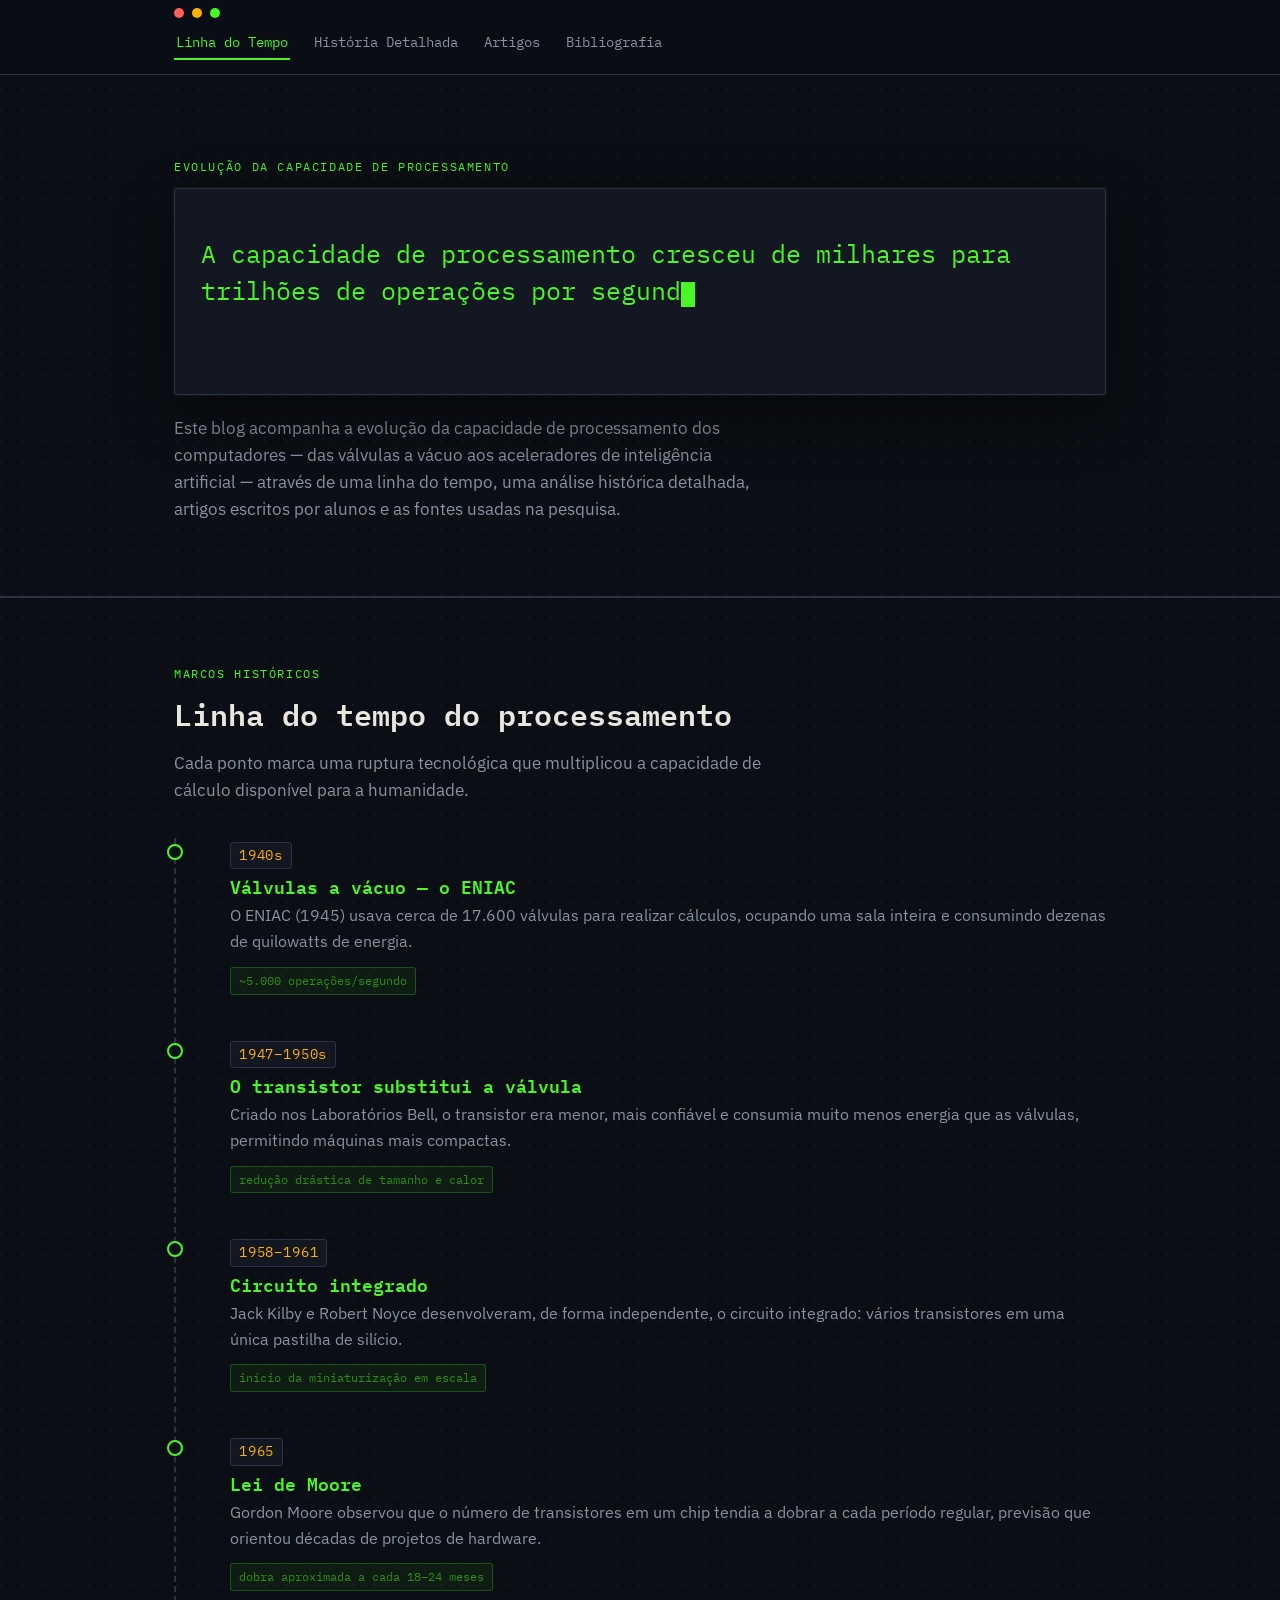
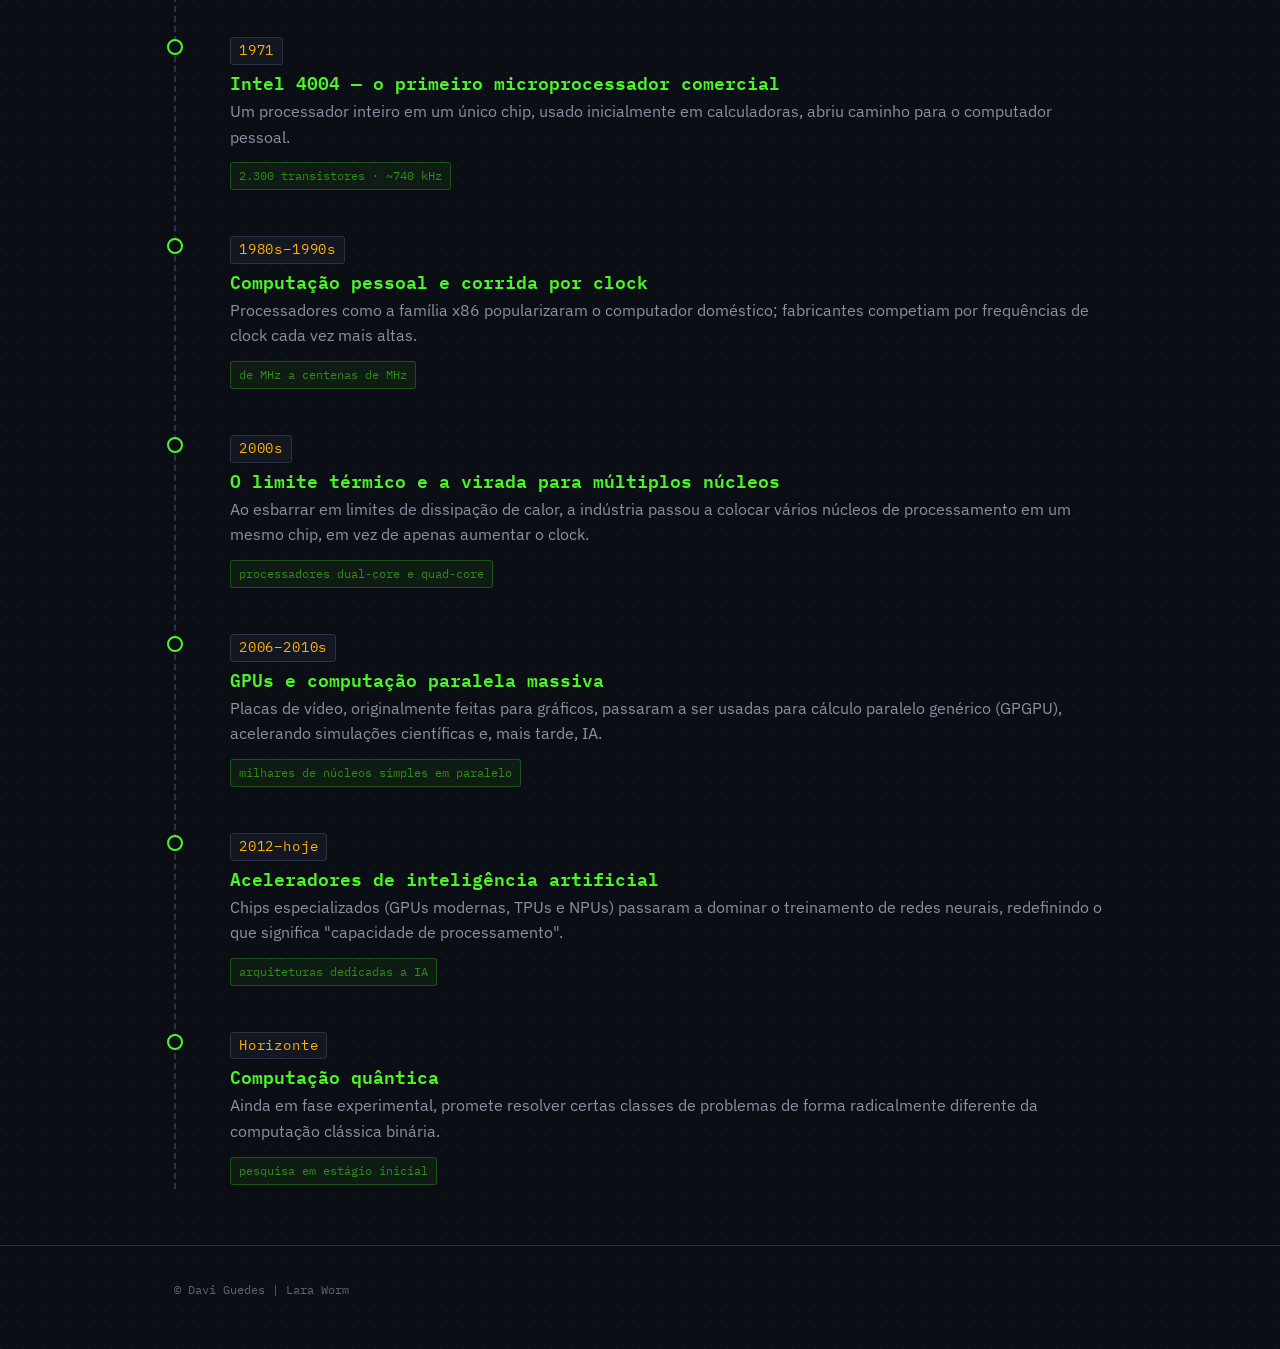
==== index.html @ 94441bcc "Blog completo com artigos e comentarios no Supabase Paginas: linha do tempo, historia detalhada, art" ====
<!DOCTYPE html>
<html lang="pt-BR">
<head>
<meta charset="UTF-8" />
<meta name="viewport" content="width=device-width, initial-scale=1.0" />
<title>Evolução na Capacidade de Processamento</title>
<meta name="description" content="Linha do tempo ilustrada sobre a evolução da capacidade de processamento, das primeiras válvulas aos aceleradores de IA." />
<link rel="preconnect" href="https://fonts.googleapis.com">
<link rel="preconnect" href="https://fonts.gstatic.com" crossorigin>
<link href="https://fonts.googleapis.com/css2?family=IBM+Plex+Mono:wght@400;500;600;700&family=IBM+Plex+Sans:wght@400;500;600&display=swap" rel="stylesheet">
<link rel="stylesheet" href="style.css" />
</head>
<body>

<header class="terminal-nav">
  <div class="titlebar">
    <span class="dot red"></span><span class="dot yellow"></span><span class="dot green"></span>
  </div>
  <nav aria-label="Navegação principal">
    <a href="index.html" aria-current="page">Linha do Tempo</a>
    <a href="historia.html">História Detalhada</a>
    <a href="artigos.html">Artigos</a>
    <a href="bibliografia.html">Bibliografia</a>
  </nav>
</header>

<main>
  <section class="hero">
    <div class="container">
      <p class="eyebrow">Evolução da Capacidade de Processamento</p>
      <div class="crt-frame reveal">
        <p id="typed-output"></p>
      </div>
      <p class="hero-sub lede">
        Este blog acompanha a evolução da capacidade de processamento dos computadores —
        das válvulas a vácuo aos aceleradores de inteligência artificial — através de uma
        linha do tempo, uma análise histórica detalhada, artigos escritos por alunos e
        as fontes usadas na pesquisa.
      </p>
    </div>
  </section>

  <section id="timeline">
    <div class="container">
      <div class="section-head">
        <p class="eyebrow">Marcos históricos</p>
        <h2>Linha do tempo do processamento</h2>
        <p class="lede">Cada ponto marca uma ruptura tecnológica que multiplicou a capacidade de cálculo disponível para a humanidade.</p>
      </div>

      <div class="timeline">

        <div class="timeline-item reveal">
          <span class="timeline-year">1940s</span>
          <h3>Válvulas a vácuo — o ENIAC</h3>
          <p>O ENIAC (1945) usava cerca de 17.600 válvulas para realizar cálculos, ocupando uma sala inteira e consumindo dezenas de quilowatts de energia.</p>
          <span class="metric-chip">~5.000 operações/segundo</span>
        </div>

        <div class="timeline-item reveal">
          <span class="timeline-year">1947–1950s</span>
          <h3>O transistor substitui a válvula</h3>
          <p>Criado nos Laboratórios Bell, o transistor era menor, mais confiável e consumia muito menos energia que as válvulas, permitindo máquinas mais compactas.</p>
          <span class="metric-chip">redução drástica de tamanho e calor</span>
        </div>

        <div class="timeline-item reveal">
          <span class="timeline-year">1958–1961</span>
          <h3>Circuito integrado</h3>
          <p>Jack Kilby e Robert Noyce desenvolveram, de forma independente, o circuito integrado: vários transistores em uma única pastilha de silício.</p>
          <span class="metric-chip">início da miniaturização em escala</span>
        </div>

        <div class="timeline-item reveal">
          <span class="timeline-year">1965</span>
          <h3>Lei de Moore</h3>
          <p>Gordon Moore observou que o número de transistores em um chip tendia a dobrar a cada período regular, previsão que orientou décadas de projetos de hardware.</p>
          <span class="metric-chip">dobra aproximada a cada 18–24 meses</span>
        </div>

        <div class="timeline-item reveal">
          <span class="timeline-year">1971</span>
          <h3>Intel 4004 — o primeiro microprocessador comercial</h3>
          <p>Um processador inteiro em um único chip, usado inicialmente em calculadoras, abriu caminho para o computador pessoal.</p>
          <span class="metric-chip">2.300 transistores · ~740 kHz</span>
        </div>

        <div class="timeline-item reveal">
          <span class="timeline-year">1980s–1990s</span>
          <h3>Computação pessoal e corrida por clock</h3>
          <p>Processadores como a família x86 popularizaram o computador doméstico; fabricantes competiam por frequências de clock cada vez mais altas.</p>
          <span class="metric-chip">de MHz a centenas de MHz</span>
        </div>

        <div class="timeline-item reveal">
          <span class="timeline-year">2000s</span>
          <h3>O limite térmico e a virada para múltiplos núcleos</h3>
          <p>Ao esbarrar em limites de dissipação de calor, a indústria passou a colocar vários núcleos de processamento em um mesmo chip, em vez de apenas aumentar o clock.</p>
          <span class="metric-chip">processadores dual-core e quad-core</span>
        </div>

        <div class="timeline-item reveal">
          <span class="timeline-year">2006–2010s</span>
          <h3>GPUs e computação paralela massiva</h3>
          <p>Placas de vídeo, originalmente feitas para gráficos, passaram a ser usadas para cálculo paralelo genérico (GPGPU), acelerando simulações científicas e, mais tarde, IA.</p>
          <span class="metric-chip">milhares de núcleos simples em paralelo</span>
        </div>

        <div class="timeline-item reveal">
          <span class="timeline-year">2012–hoje</span>
          <h3>Aceleradores de inteligência artificial</h3>
          <p>Chips especializados (GPUs modernas, TPUs e NPUs) passaram a dominar o treinamento de redes neurais, redefinindo o que significa "capacidade de processamento".</p>
          <span class="metric-chip">arquiteturas dedicadas a IA</span>
        </div>

        <div class="timeline-item reveal">
          <span class="timeline-year">Horizonte</span>
          <h3>Computação quântica</h3>
          <p>Ainda em fase experimental, promete resolver certas classes de problemas de forma radicalmente diferente da computação clássica binária.</p>
          <span class="metric-chip">pesquisa em estágio inicial</span>
        </div>

      </div>
    </div>
  </section>
</main>

<footer>
  <div class="container">
    <p>&copy; Davi Guedes  |  Lara Worm</p>
  </div>
</footer>

<script src="script.js"></script>
<script>
  document.addEventListener('DOMContentLoaded', () => {
    typeEffect('typed-output', 'A capacidade de processamento cresceu de milhares para trilhões de operações por segundo em menos de um século.', 26);
  });
</script>
</body>
</html>
---- style.css ----
/* =========================================================
   BLOG — Evolução na Capacidade de Processamento
   Identidade: terminal de época / cartão perfurado
   Fontes: IBM Plex Mono (display/labels) + IBM Plex Sans (corpo)
   ========================================================= */

:root {
  --bg: #0b0e14;
  --panel: #121722;
  --panel-alt: #171d2b;
  --panel-raised: #1c2333;
  --text: #e8e6df;
  --muted: #8792a3;
  --muted-dim: #5c6478;
  --phosphor: #4af626;
  --phosphor-dim: #2f8c18;
  --amber: #ffb000;
  --wire: #2a3345;
  --danger: #ff5f56;

  --font-display: 'IBM Plex Mono', monospace;
  --font-body: 'IBM Plex Sans', sans-serif;

  --radius: 3px;
}

* { box-sizing: border-box; }

html { scroll-behavior: smooth; }

@media (prefers-reduced-motion: reduce) {
  html { scroll-behavior: auto; }
  * { animation-duration: 0.01ms !important; animation-iteration-count: 1 !important; transition-duration: 0.01ms !important; }
}

body {
  margin: 0;
  background: var(--bg);
  color: var(--text);
  font-family: var(--font-body);
  font-size: 16px;
  line-height: 1.6;
  background-image:
    radial-gradient(circle at 1px 1px, rgba(255,255,255,0.035) 1px, transparent 0);
  background-size: 22px 22px;
}

a { color: var(--phosphor); text-decoration: none; }
a:hover { text-decoration: underline; }

::selection { background: var(--phosphor-dim); color: #08130a; }

:focus-visible {
  outline: 2px solid var(--amber);
  outline-offset: 2px;
}

img { max-width: 100%; display: block; }

/* ---------- utilitários de tipografia ---------- */
.eyebrow {
  font-family: var(--font-display);
  text-transform: uppercase;
  letter-spacing: 0.14em;
  font-size: 0.72rem;
  color: var(--phosphor);
}

h1, h2, h3 {
  font-family: var(--font-display);
  font-weight: 600;
  line-height: 1.25;
  margin: 0 0 0.5em 0;
}

h1 { font-size: clamp(1.9rem, 4vw, 3rem); letter-spacing: -0.01em; }
h2 { font-size: clamp(1.4rem, 2.6vw, 1.9rem); color: var(--text); }
h3 { font-size: 1.1rem; color: var(--phosphor); }

p { color: var(--text); }
.lede { color: var(--muted); font-size: 1.05rem; }

.container {
  max-width: 980px;
  margin: 0 auto;
  padding: 0 24px;
}

/* ---------- barra de navegação estilo janela de terminal ---------- */
.terminal-nav {
  position: sticky;
  top: 0;
  z-index: 50;
  background: rgba(11, 14, 20, 0.92);
  backdrop-filter: blur(6px);
  border-bottom: 1px solid var(--wire);
}

.terminal-nav .titlebar {
  display: flex;
  align-items: center;
  gap: 8px;
  padding: 8px 24px 0 24px;
  max-width: 980px;
  margin: 0 auto;
}

.dot { width: 10px; height: 10px; border-radius: 50%; display: inline-block; }
.dot.red { background: var(--danger); }
.dot.yellow { background: var(--amber); }
.dot.green { background: var(--phosphor); }

.titlebar-label {
  margin-left: 10px;
  font-family: var(--font-display);
  font-size: 0.72rem;
  color: var(--muted-dim);
  letter-spacing: 0.04em;
}

.terminal-nav nav {
  max-width: 980px;
  margin: 0 auto;
  padding: 10px 24px 14px 24px;
  display: flex;
  gap: 22px;
  flex-wrap: wrap;
}

.terminal-nav nav a {
  font-family: var(--font-display);
  font-size: 0.85rem;
  color: var(--muted);
  padding: 4px 2px;
  border-bottom: 2px solid transparent;
}

.terminal-nav nav a::before {
  color: var(--muted-dim);
}

.terminal-nav nav a:hover,
.terminal-nav nav a[aria-current="page"] {
  color: var(--phosphor);
  text-decoration: none;
  border-bottom-color: var(--phosphor);
}

/* ---------- hero ---------- */
.hero {
  padding: 72px 0 56px 0;
  border-bottom: 1px solid var(--wire);
  position: relative;
  overflow: hidden;
}

.hero .container { position: relative; z-index: 1; }

.crt-frame {
  background: var(--panel);
  border: 1px solid var(--wire);
  border-radius: var(--radius);
  padding: 22px 26px;
  box-shadow: 0 0 0 1px rgba(74,246,38,0.05), 0 20px 60px rgba(0,0,0,0.45);
  font-family: var(--font-display);
}

.crt-frame .prompt-line {
  color: var(--muted-dim);
  font-size: 0.8rem;
  margin-bottom: 10px;
}

.crt-frame .prompt-line .path { color: var(--phosphor-dim); }

#typed-output {
  color: var(--phosphor);
  white-space: pre-wrap;
  font-size: clamp(1.1rem, 2.3vw, 1.55rem);
  line-height: 1.5;
  min-height: 4.5em;
}

.cursor {
  display: inline-block;
  width: 0.55em;
  height: 1em;
  background: var(--phosphor);
  vertical-align: text-bottom;
  animation: blink 1s steps(1) infinite;
}

@keyframes blink { 50% { opacity: 0; } }

.hero-sub {
  margin-top: 20px;
  max-width: 60ch;
}

/* ---------- seções gerais ---------- */
section { padding: 56px 0; }
section + section { border-top: 1px solid var(--wire); }

.section-head { margin-bottom: 34px; max-width: 62ch; }

/* ---------- linha do tempo ---------- */
.timeline {
  position: relative;
  margin-top: 20px;
  padding-left: 28px;
  border-left: 2px dashed var(--wire);
}

.timeline-item {
  position: relative;
  padding: 4px 0 42px 26px;
}

.timeline-item:last-child { padding-bottom: 4px; }

.timeline-item::before {
  content: '';
  position: absolute;
  left: -37px;
  top: 6px;
  width: 12px;
  height: 12px;
  border-radius: 50%;
  background: var(--bg);
  border: 2px solid var(--phosphor);
}

.timeline-year {
  font-family: var(--font-display);
  color: var(--amber);
  font-size: 0.85rem;
  letter-spacing: 0.06em;
  display: inline-block;
  margin-bottom: 6px;
  padding: 2px 8px;
  border: 1px solid var(--wire);
  border-radius: var(--radius);
  background: var(--panel);
}

.timeline-item h3 { margin-bottom: 6px; }
.timeline-item p { color: var(--muted); margin: 0 0 8px 0; }

.metric-chip {
  display: inline-flex;
  gap: 6px;
  align-items: baseline;
  font-family: var(--font-display);
  font-size: 0.78rem;
  color: var(--phosphor-dim);
  background: rgba(74,246,38,0.06);
  border: 1px solid rgba(74,246,38,0.25);
  border-radius: var(--radius);
  padding: 3px 8px;
  margin-top: 4px;
}

/* animação de revelação no scroll */
.reveal {
  opacity: 0;
  transform: translateY(14px);
  transition: opacity 0.5s ease, transform 0.5s ease;
}
.reveal.is-visible { opacity: 1; transform: translateY(0); }

/* ---------- cartão perfurado (divisor decorativo) ---------- */
.punchcard-divider {
  height: 34px;
  margin: 0 0 8px 0;
  background-image: radial-gradient(circle, rgba(255,176,0,0.35) 2.5px, transparent 2.6px);
  background-size: 26px 26px;
  background-position: center;
  opacity: 0.55;
}

/* ---------- artigos detalhados (história) ---------- */
.article-block { margin-bottom: 46px; }
.article-block .timeline-year { margin-bottom: 10px; }
.article-block p { margin: 0 0 14px 0; }
.article-block ul { color: var(--text); padding-left: 20px; }
.article-block li { margin-bottom: 6px; }

.callout {
  border-left: 3px solid var(--phosphor);
  background: var(--panel);
  padding: 14px 18px;
  border-radius: 0 var(--radius) var(--radius) 0;
  margin: 18px 0;
}
.callout p { margin: 0; color: var(--muted); font-size: 0.95rem; }
.callout strong { color: var(--phosphor); }

/* ---------- formulários (página de artigos dos alunos) ---------- */
.form-card, .article-card, .comment-card {
  background: var(--panel);
  border: 1px solid var(--wire);
  border-radius: var(--radius);
  padding: 24px;
}

.form-card { margin-bottom: 20px; }

.form-row { margin-bottom: 16px; }

label {
  display: block;
  font-family: var(--font-display);
  font-size: 0.78rem;
  color: var(--muted);
  margin-bottom: 6px;
  letter-spacing: 0.03em;
}

input[type="text"], textarea {
  width: 100%;
  background: var(--bg);
  border: 1px solid var(--wire);
  border-radius: var(--radius);
  color: var(--text);
  font-family: var(--font-body);
  font-size: 0.95rem;
  padding: 10px 12px;
  resize: vertical;
}

input[type="text"]:focus, textarea:focus {
  border-color: var(--phosphor-dim);
}

textarea { min-height: 130px; line-height: 1.5; }

.btn {
  font-family: var(--font-display);
  font-size: 0.85rem;
  letter-spacing: 0.03em;
  background: var(--phosphor);
  color: #08130a;
  border: none;
  border-radius: var(--radius);
  padding: 10px 18px;
  cursor: pointer;
  transition: transform 0.12s ease, background 0.12s ease;
}
.btn:hover { background: #6dfb44; }
.btn:active { transform: scale(0.97); }

.btn:disabled {
  opacity: 0.55;
  cursor: not-allowed;
  transform: none;
}

.btn-ghost {
  background: transparent;
  color: var(--muted);
  border: 1px solid var(--wire);
}
.btn-ghost:hover { color: var(--amber); border-color: var(--amber); background: transparent; }

.form-hint { color: var(--muted-dim); font-size: 0.8rem; margin-top: 6px; }

.feed-head {
  display: flex;
  align-items: baseline;
  justify-content: space-between;
  margin: 40px 0 18px 0;
  gap: 12px;
  flex-wrap: wrap;
}

.article-card { margin-bottom: 18px; }

.article-meta {
  font-family: var(--font-display);
  font-size: 0.75rem;
  color: var(--muted-dim);
  margin-bottom: 8px;
  display: flex;
  gap: 10px;
  flex-wrap: wrap;
}

.article-meta .author { color: var(--amber); }

.article-card h3 { margin-bottom: 8px; }
.article-body { color: var(--text); white-space: pre-wrap; margin-bottom: 16px; }

.comments-list { border-top: 1px dashed var(--wire); padding-top: 14px; margin-top: 14px; display: flex; flex-direction: column; gap: 10px; }

.comment-item {
  background: var(--panel-alt);
  border: 1px solid var(--wire);
  border-radius: var(--radius);
  padding: 10px 14px;
}

.comment-item .article-meta { margin-bottom: 4px; }
.comment-item p { margin: 0; font-size: 0.92rem; }

.comment-form { margin-top: 14px; display: flex; flex-direction: column; gap: 10px; }
.comment-form .inline-row { display: flex; gap: 10px; }
.comment-form .inline-row input { flex: 1; }

.empty-state {
  text-align: center;
  color: var(--muted-dim);
  font-family: var(--font-display);
  font-size: 0.85rem;
  padding: 34px 20px;
  border: 1px dashed var(--wire);
  border-radius: var(--radius);
}

.toast {
  position: fixed;
  bottom: 22px;
  right: 22px;
  background: var(--panel-raised);
  border: 1px solid var(--phosphor-dim);
  color: var(--phosphor);
  font-family: var(--font-display);
  font-size: 0.82rem;
  padding: 10px 16px;
  border-radius: var(--radius);
  opacity: 0;
  transform: translateY(8px);
  transition: opacity 0.25s ease, transform 0.25s ease;
  pointer-events: none;
  z-index: 100;
}
.toast.show { opacity: 1; transform: translateY(0); }

/* ---------- bibliografia ---------- */
.biblio-list { display: flex; flex-direction: column; gap: 4px; margin-top: 10px; }

.biblio-item {
  padding: 16px 0;
  border-bottom: 1px solid var(--wire);
  display: grid;
  grid-template-columns: 84px 1fr;
  gap: 14px;
}

.biblio-item:last-child { border-bottom: none; }

.biblio-tag {
  font-family: var(--font-display);
  font-size: 0.7rem;
  color: var(--bg);
  background: var(--amber);
  border-radius: var(--radius);
  height: fit-content;
  padding: 3px 6px;
  text-align: center;
  letter-spacing: 0.04em;
}

.biblio-item h3 { font-size: 1rem; margin-bottom: 4px; color: var(--text); }
.biblio-item .biblio-meta { color: var(--muted); font-size: 0.88rem; margin: 0 0 4px 0; }
.biblio-item a { font-size: 0.85rem; word-break: break-all; }

/* ---------- rodapé ---------- */
footer {
  border-top: 1px solid var(--wire);
  padding: 34px 0 50px 0;
}

footer .container {
  display: flex;
  justify-content: space-between;
  flex-wrap: wrap;
  gap: 12px;
}

footer p {
  font-family: var(--font-display);
  font-size: 0.75rem;
  color: var(--muted-dim);
  margin: 0;
}

/* ---------- responsivo ---------- */
@media (max-width: 640px) {
  .hero { padding: 52px 0 40px 0; }
  section { padding: 40px 0; }
  .biblio-item { grid-template-columns: 1fr; }
  .comment-form .inline-row { flex-direction: column; }
}
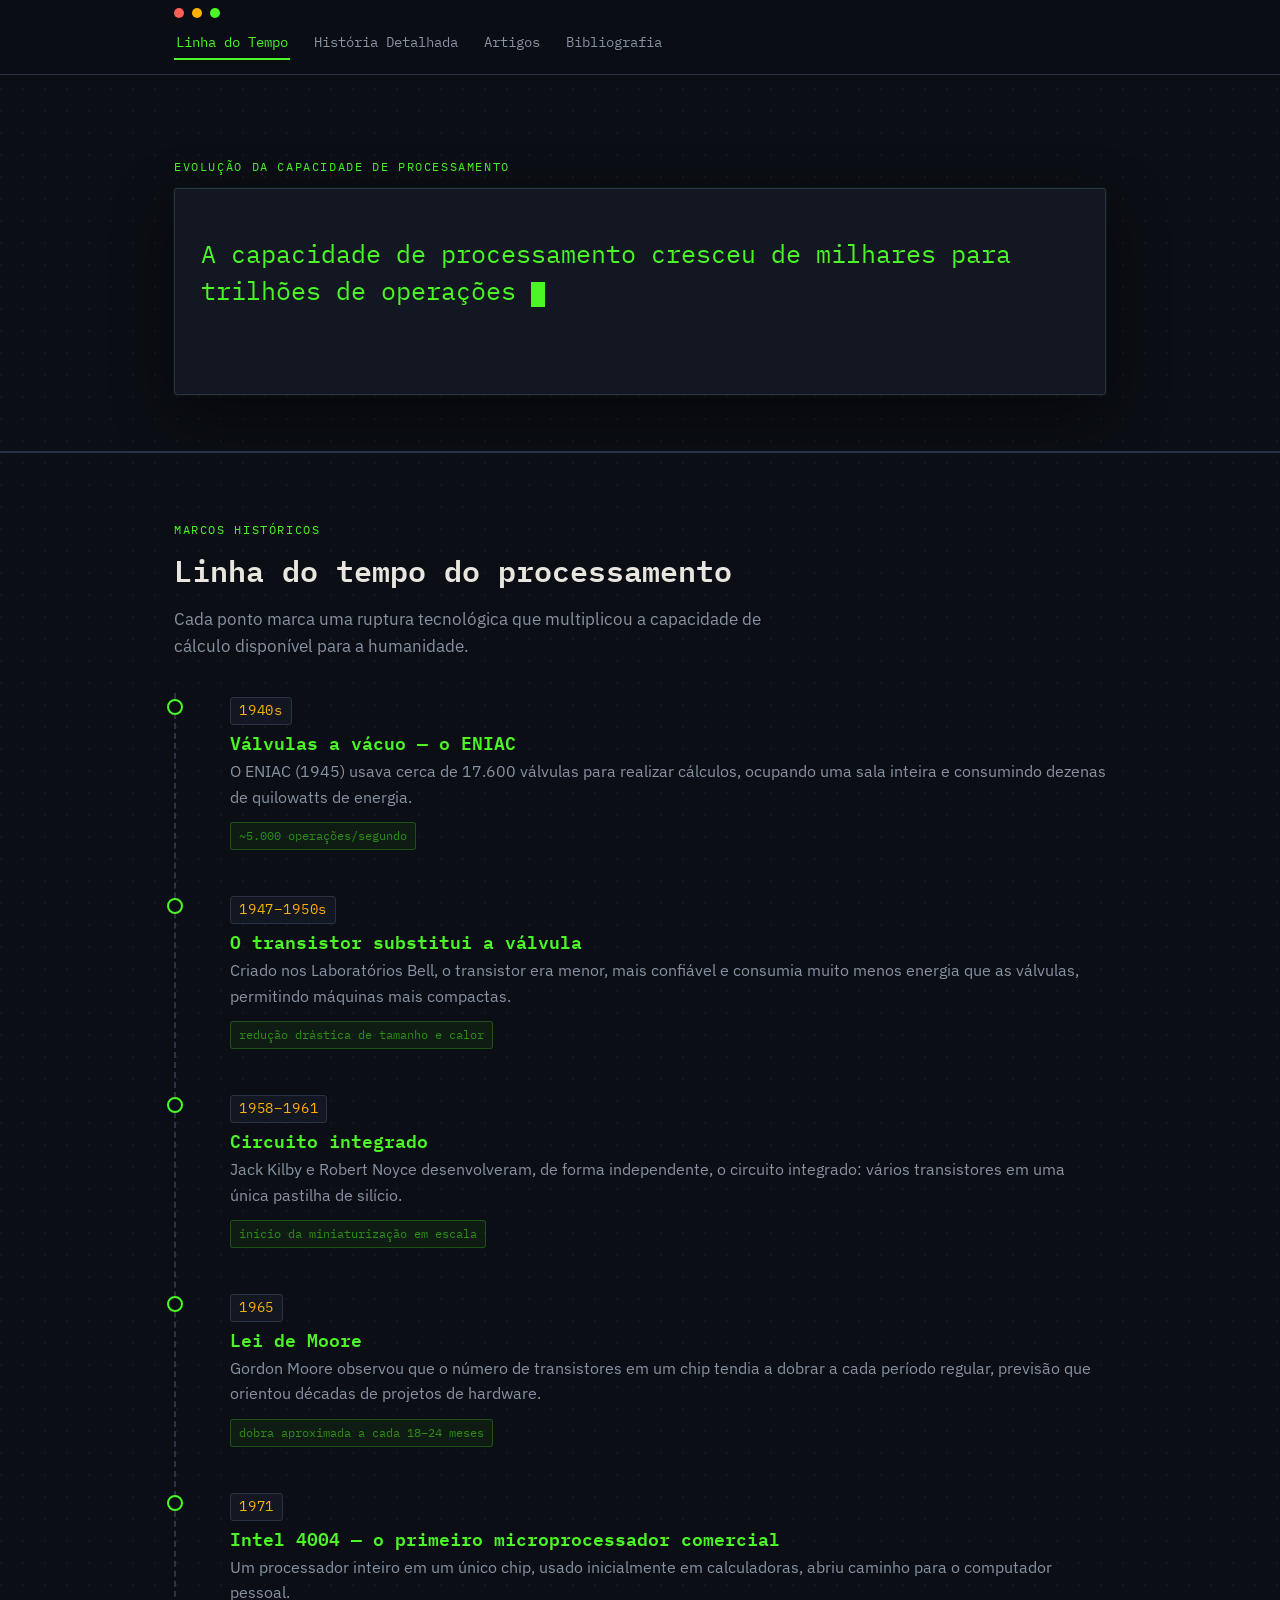
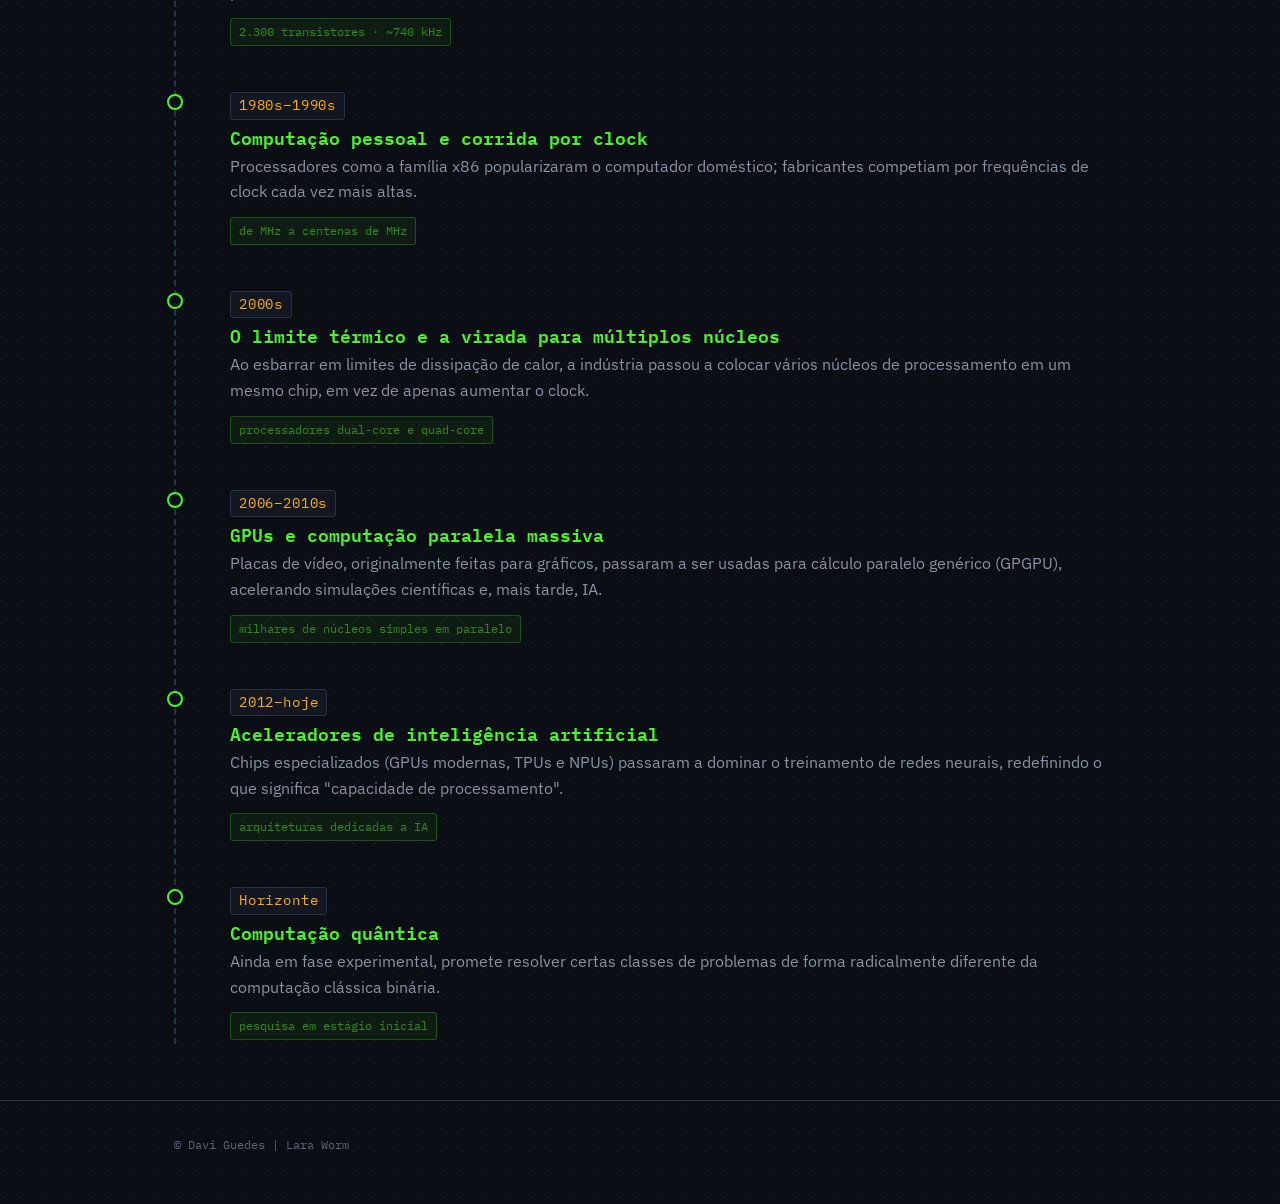
==== commit c0b93466: "Remove introductory paragraph from index.html Removed the introductory paragraph about the blog's co" ====
--- a/index.html
+++ b/index.html
@@ -31,13 +31,6 @@
       <div class="crt-frame reveal">
         <p id="typed-output"></p>
       </div>
-      <p class="hero-sub lede">
-        Este blog acompanha a evolução da capacidade de processamento dos computadores —
-        das válvulas a vácuo aos aceleradores de inteligência artificial — através de uma
-        linha do tempo, uma análise histórica detalhada, artigos escritos por alunos e
-        as fontes usadas na pesquisa.
-      </p>
-    </div>
   </section>
 
   <section id="timeline">
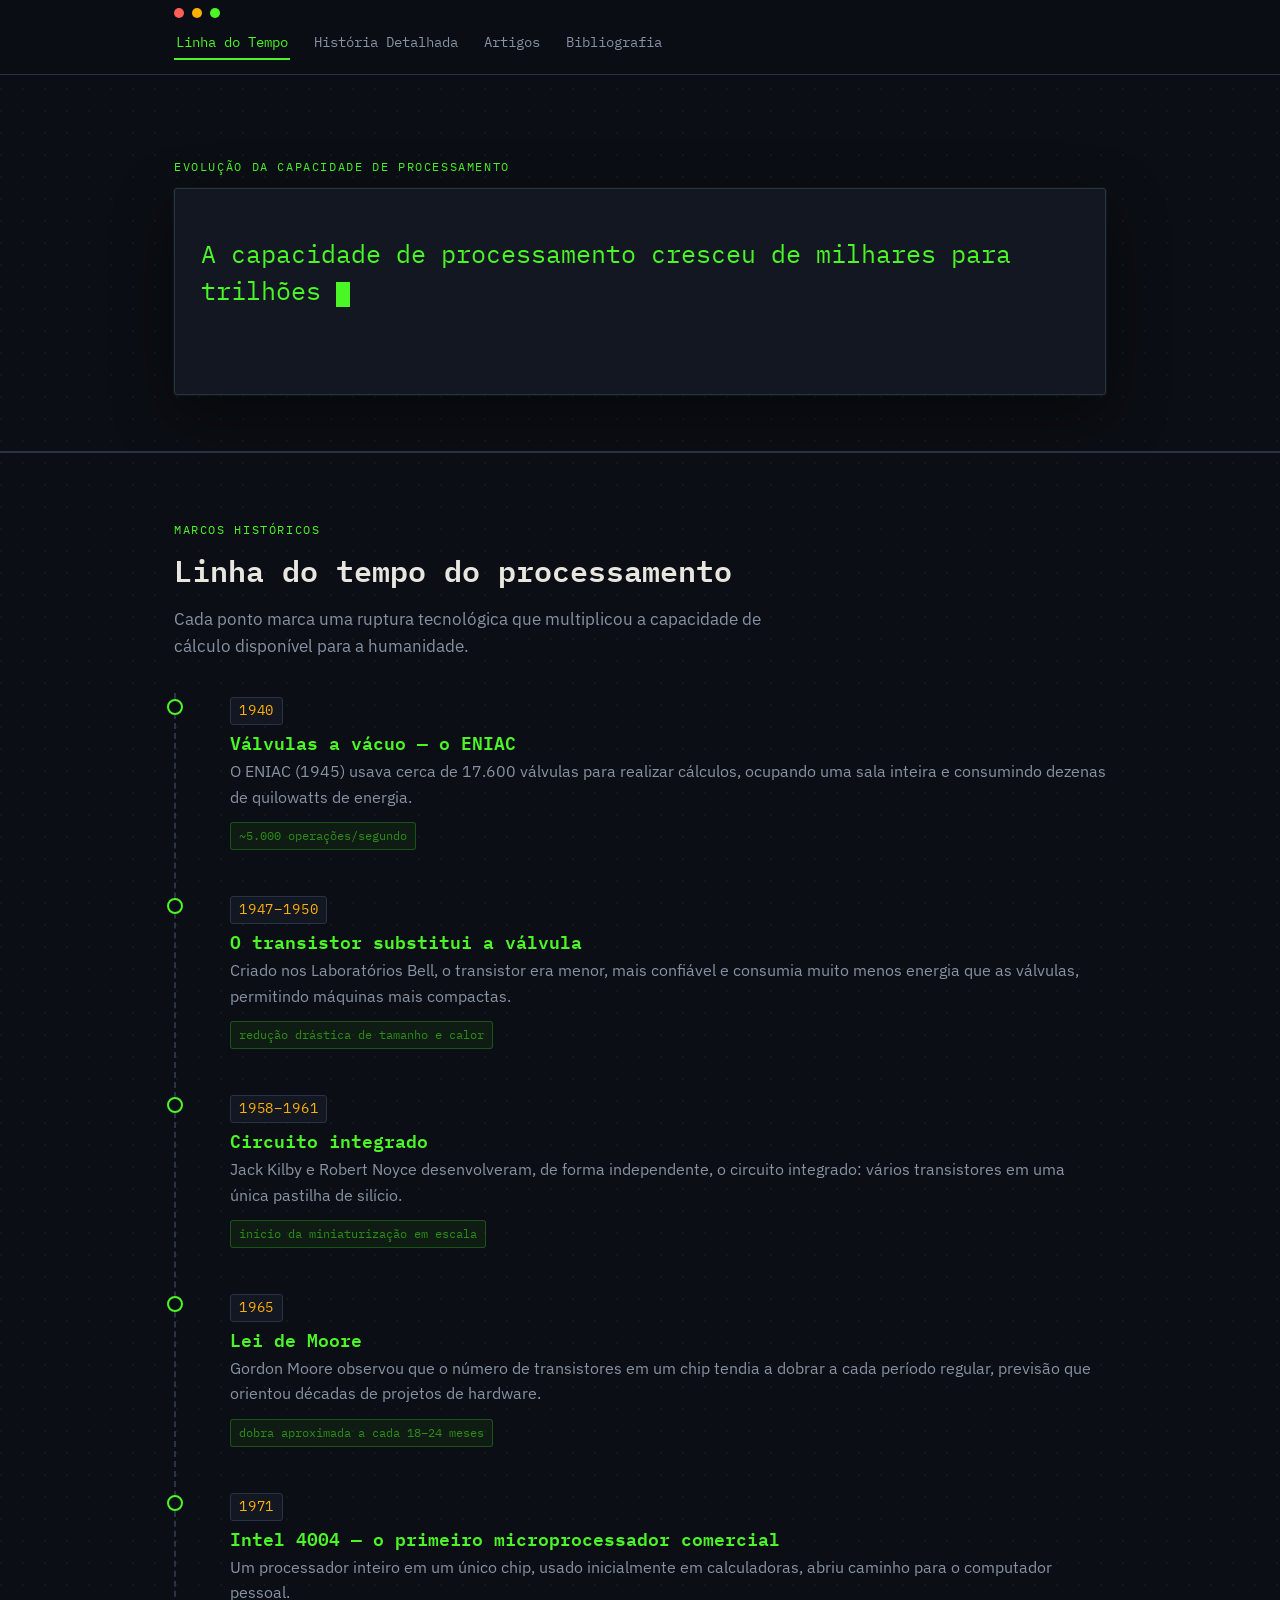
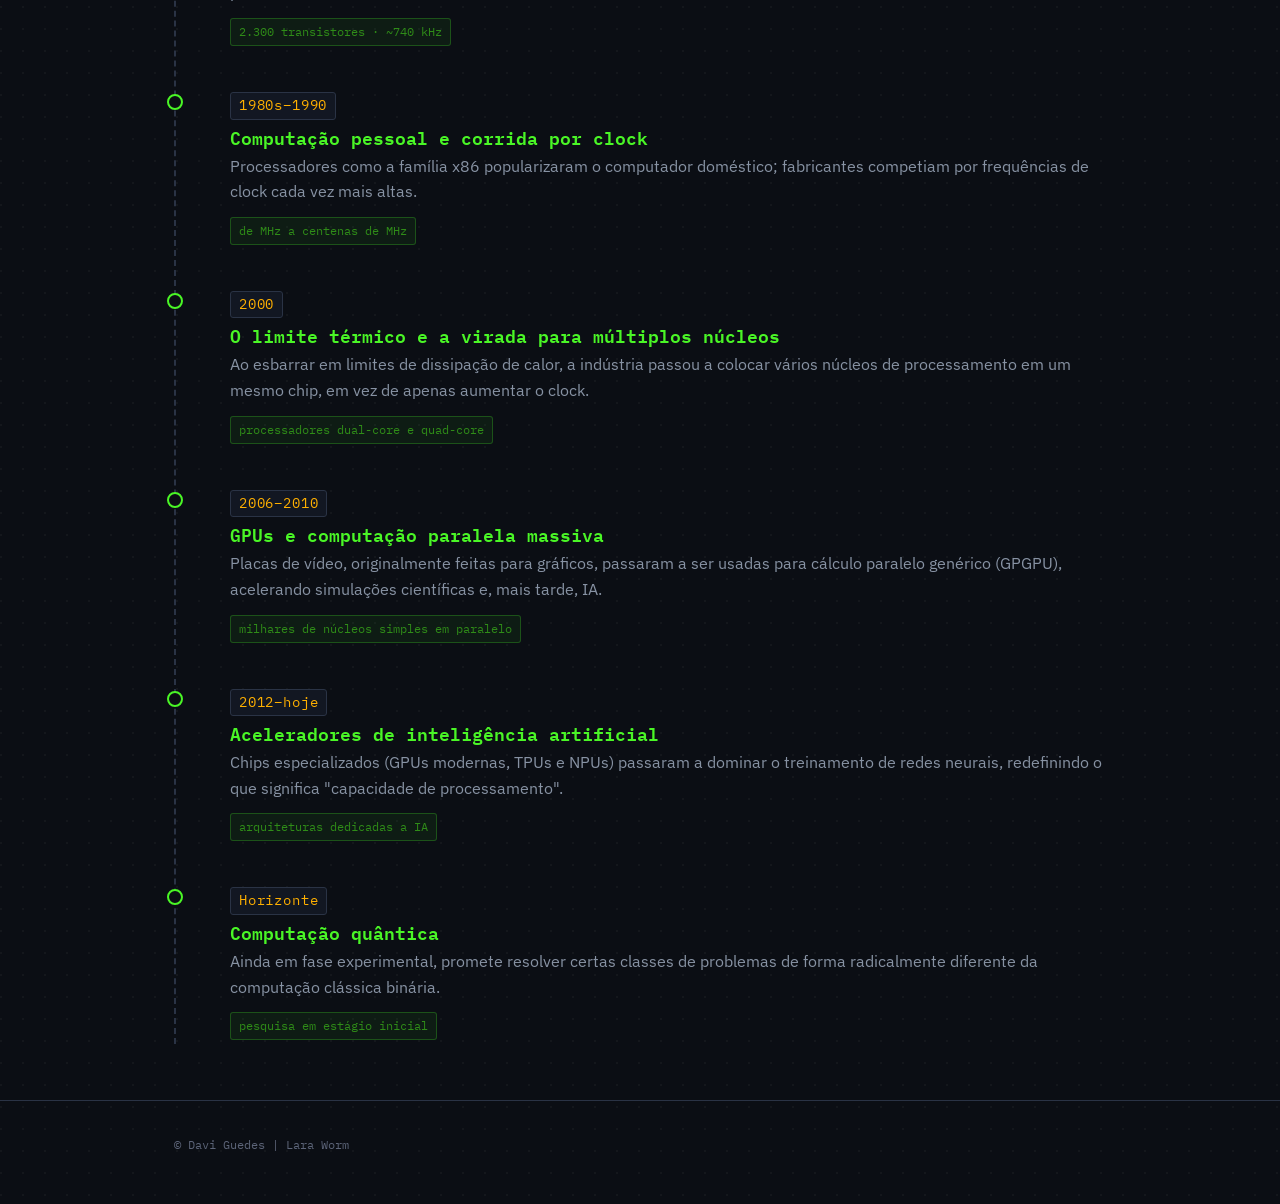
==== commit 398b962e: "Update index.html" ====
--- a/index.html
+++ b/index.html
@@ -44,14 +44,14 @@
       <div class="timeline">
 
         <div class="timeline-item reveal">
-          <span class="timeline-year">1940s</span>
+          <span class="timeline-year">1940</span>
           <h3>Válvulas a vácuo — o ENIAC</h3>
           <p>O ENIAC (1945) usava cerca de 17.600 válvulas para realizar cálculos, ocupando uma sala inteira e consumindo dezenas de quilowatts de energia.</p>
           <span class="metric-chip">~5.000 operações/segundo</span>
         </div>
 
         <div class="timeline-item reveal">
-          <span class="timeline-year">1947–1950s</span>
+          <span class="timeline-year">1947–1950</span>
           <h3>O transistor substitui a válvula</h3>
           <p>Criado nos Laboratórios Bell, o transistor era menor, mais confiável e consumia muito menos energia que as válvulas, permitindo máquinas mais compactas.</p>
           <span class="metric-chip">redução drástica de tamanho e calor</span>
@@ -79,21 +79,21 @@
         </div>
 
         <div class="timeline-item reveal">
-          <span class="timeline-year">1980s–1990s</span>
+          <span class="timeline-year">1980s–1990</span>
           <h3>Computação pessoal e corrida por clock</h3>
           <p>Processadores como a família x86 popularizaram o computador doméstico; fabricantes competiam por frequências de clock cada vez mais altas.</p>
           <span class="metric-chip">de MHz a centenas de MHz</span>
         </div>
 
         <div class="timeline-item reveal">
-          <span class="timeline-year">2000s</span>
+          <span class="timeline-year">2000</span>
           <h3>O limite térmico e a virada para múltiplos núcleos</h3>
           <p>Ao esbarrar em limites de dissipação de calor, a indústria passou a colocar vários núcleos de processamento em um mesmo chip, em vez de apenas aumentar o clock.</p>
           <span class="metric-chip">processadores dual-core e quad-core</span>
         </div>
 
         <div class="timeline-item reveal">
-          <span class="timeline-year">2006–2010s</span>
+          <span class="timeline-year">2006–2010</span>
           <h3>GPUs e computação paralela massiva</h3>
           <p>Placas de vídeo, originalmente feitas para gráficos, passaram a ser usadas para cálculo paralelo genérico (GPGPU), acelerando simulações científicas e, mais tarde, IA.</p>
           <span class="metric-chip">milhares de núcleos simples em paralelo</span>
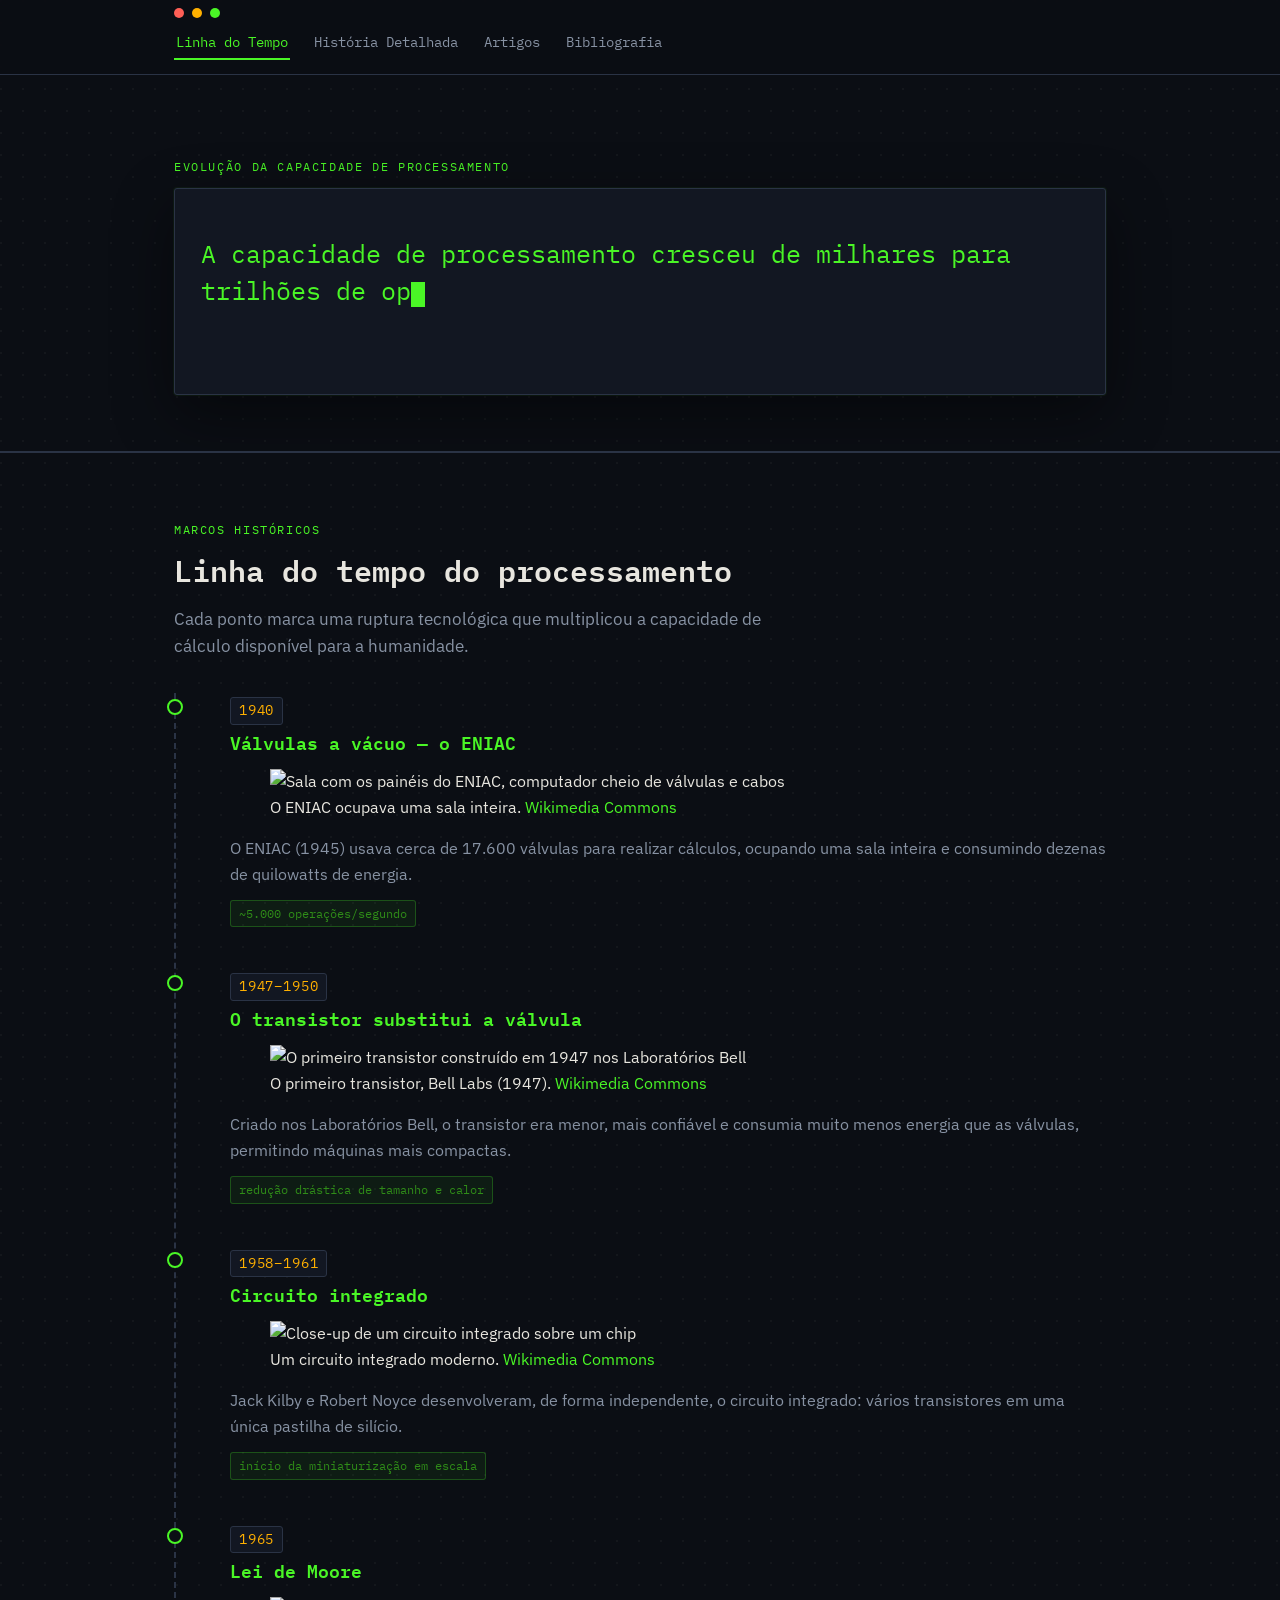
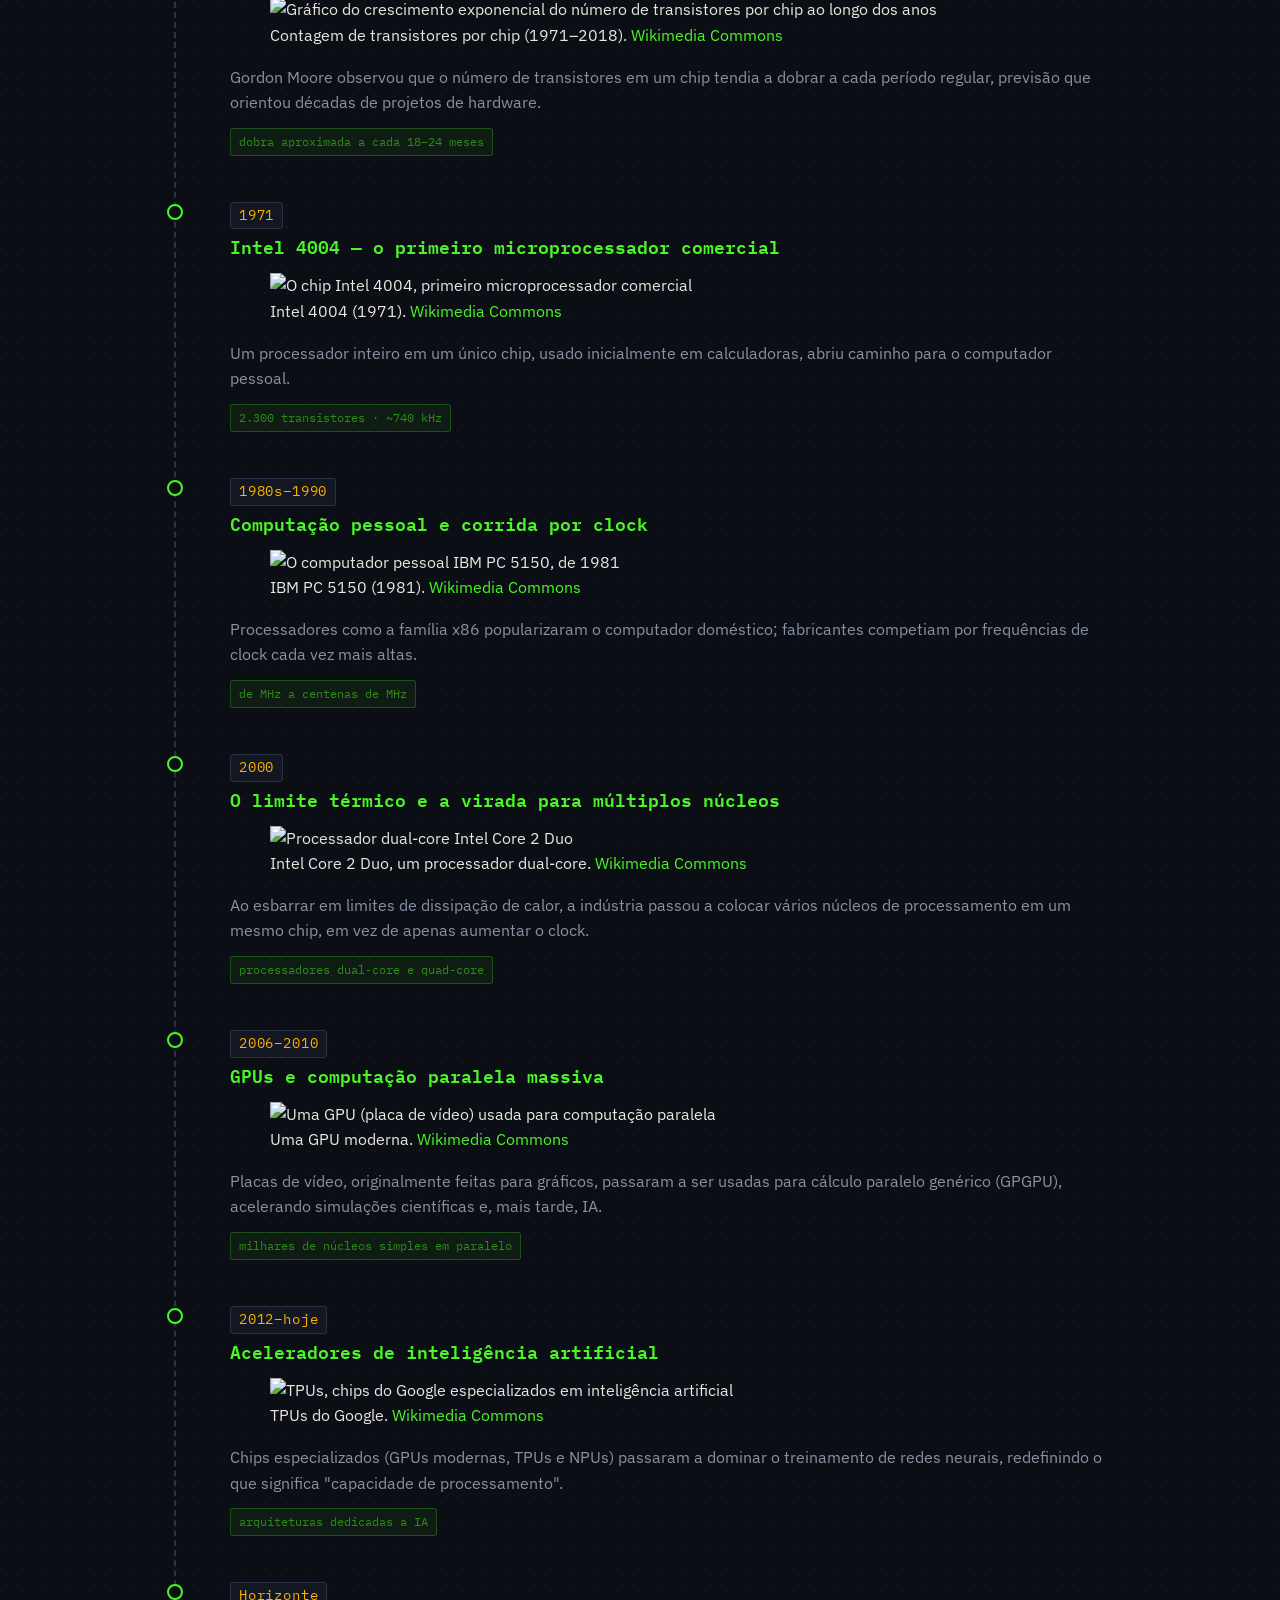
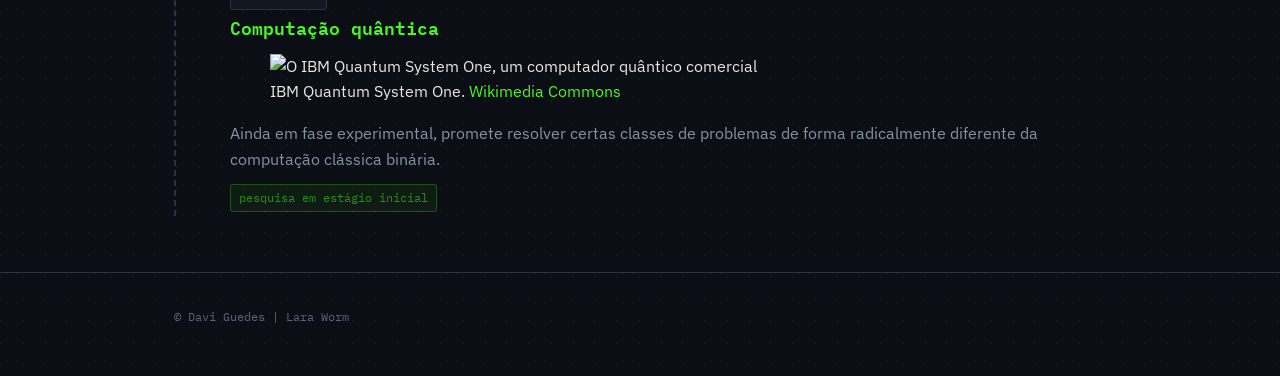
==== commit 4969d129: "Add images and descriptions to timeline items" ====
--- a/index.html
+++ b/index.html
@@ -11,7 +11,6 @@
 <link rel="stylesheet" href="style.css" />
 </head>
 <body>
-
 <header class="terminal-nav">
   <div class="titlebar">
     <span class="dot red"></span><span class="dot yellow"></span><span class="dot green"></span>
@@ -23,7 +22,6 @@
     <a href="bibliografia.html">Bibliografia</a>
   </nav>
 </header>
-
 <main>
   <section class="hero">
     <div class="container">
@@ -32,7 +30,6 @@
         <p id="typed-output"></p>
       </div>
   </section>
-
   <section id="timeline">
     <div class="container">
       <div class="section-head">
@@ -40,90 +37,116 @@
         <h2>Linha do tempo do processamento</h2>
         <p class="lede">Cada ponto marca uma ruptura tecnológica que multiplicou a capacidade de cálculo disponível para a humanidade.</p>
       </div>
-
       <div class="timeline">
-
         <div class="timeline-item reveal">
           <span class="timeline-year">1940</span>
           <h3>Válvulas a vácuo — o ENIAC</h3>
+          <figure class="timeline-photo">
+            <img src="https://commons.wikimedia.org/wiki/Special:FilePath/Classic_shot_of_the_ENIAC.jpg" alt="Sala com os painéis do ENIAC, computador cheio de válvulas e cabos" loading="lazy" />
+            <figcaption>O ENIAC ocupava uma sala inteira. <a href="https://commons.wikimedia.org/wiki/File:Classic_shot_of_the_ENIAC.jpg" target="_blank" rel="noopener">Wikimedia Commons</a></figcaption>
+          </figure>
           <p>O ENIAC (1945) usava cerca de 17.600 válvulas para realizar cálculos, ocupando uma sala inteira e consumindo dezenas de quilowatts de energia.</p>
           <span class="metric-chip">~5.000 operações/segundo</span>
         </div>
-
         <div class="timeline-item reveal">
           <span class="timeline-year">1947–1950</span>
           <h3>O transistor substitui a válvula</h3>
+          <figure class="timeline-photo">
+            <img src="https://commons.wikimedia.org/wiki/Special:FilePath/The_First_Transistor_ever_made,_built_in_1947_-_Bell_Labs.jpg" alt="O primeiro transistor construído em 1947 nos Laboratórios Bell" loading="lazy" />
+            <figcaption>O primeiro transistor, Bell Labs (1947). <a href="https://commons.wikimedia.org/wiki/File:The_First_Transistor_ever_made,_built_in_1947_-_Bell_Labs.jpg" target="_blank" rel="noopener">Wikimedia Commons</a></figcaption>
+          </figure>
           <p>Criado nos Laboratórios Bell, o transistor era menor, mais confiável e consumia muito menos energia que as válvulas, permitindo máquinas mais compactas.</p>
           <span class="metric-chip">redução drástica de tamanho e calor</span>
         </div>
-
         <div class="timeline-item reveal">
           <span class="timeline-year">1958–1961</span>
           <h3>Circuito integrado</h3>
+          <figure class="timeline-photo">
+            <img src="https://commons.wikimedia.org/wiki/Special:FilePath/Integrated_circuit_on_microchip.jpg" alt="Close-up de um circuito integrado sobre um chip" loading="lazy" />
+            <figcaption>Um circuito integrado moderno. <a href="https://commons.wikimedia.org/wiki/File:Integrated_circuit_on_microchip.jpg" target="_blank" rel="noopener">Wikimedia Commons</a></figcaption>
+          </figure>
           <p>Jack Kilby e Robert Noyce desenvolveram, de forma independente, o circuito integrado: vários transistores em uma única pastilha de silício.</p>
           <span class="metric-chip">início da miniaturização em escala</span>
         </div>
-
         <div class="timeline-item reveal">
           <span class="timeline-year">1965</span>
           <h3>Lei de Moore</h3>
+          <figure class="timeline-photo">
+            <img src="https://commons.wikimedia.org/wiki/Special:FilePath/Moore%27s_Law_Transistor_Count_1971-2018.png" alt="Gráfico do crescimento exponencial do número de transistores por chip ao longo dos anos" loading="lazy" />
+            <figcaption>Contagem de transistores por chip (1971–2018). <a href="https://commons.wikimedia.org/wiki/File:Moore's_Law_Transistor_Count_1971-2018.png" target="_blank" rel="noopener">Wikimedia Commons</a></figcaption>
+          </figure>
           <p>Gordon Moore observou que o número de transistores em um chip tendia a dobrar a cada período regular, previsão que orientou décadas de projetos de hardware.</p>
           <span class="metric-chip">dobra aproximada a cada 18–24 meses</span>
         </div>
-
         <div class="timeline-item reveal">
           <span class="timeline-year">1971</span>
           <h3>Intel 4004 — o primeiro microprocessador comercial</h3>
+          <figure class="timeline-photo">
+            <img src="https://commons.wikimedia.org/wiki/Special:FilePath/Intel_C4004.jpg" alt="O chip Intel 4004, primeiro microprocessador comercial" loading="lazy" />
+            <figcaption>Intel 4004 (1971). <a href="https://commons.wikimedia.org/wiki/File:Intel_C4004.jpg" target="_blank" rel="noopener">Wikimedia Commons</a></figcaption>
+          </figure>
           <p>Um processador inteiro em um único chip, usado inicialmente em calculadoras, abriu caminho para o computador pessoal.</p>
           <span class="metric-chip">2.300 transistores · ~740 kHz</span>
         </div>
-
         <div class="timeline-item reveal">
           <span class="timeline-year">1980s–1990</span>
           <h3>Computação pessoal e corrida por clock</h3>
+          <figure class="timeline-photo">
+            <img src="https://commons.wikimedia.org/wiki/Special:FilePath/IBM_PC_5150.jpg" alt="O computador pessoal IBM PC 5150, de 1981" loading="lazy" />
+            <figcaption>IBM PC 5150 (1981). <a href="https://commons.wikimedia.org/wiki/File:IBM_PC_5150.jpg" target="_blank" rel="noopener">Wikimedia Commons</a></figcaption>
+          </figure>
           <p>Processadores como a família x86 popularizaram o computador doméstico; fabricantes competiam por frequências de clock cada vez mais altas.</p>
           <span class="metric-chip">de MHz a centenas de MHz</span>
         </div>
-
         <div class="timeline-item reveal">
           <span class="timeline-year">2000</span>
           <h3>O limite térmico e a virada para múltiplos núcleos</h3>
+          <figure class="timeline-photo">
+            <img src="https://commons.wikimedia.org/wiki/Special:FilePath/Intel_CPU_Core_2_Duo_E8400_Wolfdale_top.jpg" alt="Processador dual-core Intel Core 2 Duo" loading="lazy" />
+            <figcaption>Intel Core 2 Duo, um processador dual-core. <a href="https://commons.wikimedia.org/wiki/File:Intel_CPU_Core_2_Duo_E8400_Wolfdale_top.jpg" target="_blank" rel="noopener">Wikimedia Commons</a></figcaption>
+          </figure>
           <p>Ao esbarrar em limites de dissipação de calor, a indústria passou a colocar vários núcleos de processamento em um mesmo chip, em vez de apenas aumentar o clock.</p>
           <span class="metric-chip">processadores dual-core e quad-core</span>
         </div>
-
         <div class="timeline-item reveal">
           <span class="timeline-year">2006–2010</span>
           <h3>GPUs e computação paralela massiva</h3>
+          <figure class="timeline-photo">
+            <img src="https://commons.wikimedia.org/wiki/Special:FilePath/NVIDIA_GPU.jpg" alt="Uma GPU (placa de vídeo) usada para computação paralela" loading="lazy" />
+            <figcaption>Uma GPU moderna. <a href="https://commons.wikimedia.org/wiki/File:NVIDIA_GPU.jpg" target="_blank" rel="noopener">Wikimedia Commons</a></figcaption>
+          </figure>
           <p>Placas de vídeo, originalmente feitas para gráficos, passaram a ser usadas para cálculo paralelo genérico (GPGPU), acelerando simulações científicas e, mais tarde, IA.</p>
           <span class="metric-chip">milhares de núcleos simples em paralelo</span>
         </div>
-
         <div class="timeline-item reveal">
           <span class="timeline-year">2012–hoje</span>
           <h3>Aceleradores de inteligência artificial</h3>
+          <figure class="timeline-photo">
+            <img src="https://commons.wikimedia.org/wiki/Special:FilePath/Chips_TPU.jpg" alt="TPUs, chips do Google especializados em inteligência artificial" loading="lazy" />
+            <figcaption>TPUs do Google. <a href="https://commons.wikimedia.org/wiki/File:Chips_TPU.jpg" target="_blank" rel="noopener">Wikimedia Commons</a></figcaption>
+          </figure>
           <p>Chips especializados (GPUs modernas, TPUs e NPUs) passaram a dominar o treinamento de redes neurais, redefinindo o que significa "capacidade de processamento".</p>
           <span class="metric-chip">arquiteturas dedicadas a IA</span>
         </div>
-
         <div class="timeline-item reveal">
           <span class="timeline-year">Horizonte</span>
           <h3>Computação quântica</h3>
+          <figure class="timeline-photo">
+            <img src="https://commons.wikimedia.org/wiki/Special:FilePath/IBM_Quantum_System_One.jpg" alt="O IBM Quantum System One, um computador quântico comercial" loading="lazy" />
+            <figcaption>IBM Quantum System One. <a href="https://commons.wikimedia.org/wiki/File:IBM_Quantum_System_One.jpg" target="_blank" rel="noopener">Wikimedia Commons</a></figcaption>
+          </figure>
           <p>Ainda em fase experimental, promete resolver certas classes de problemas de forma radicalmente diferente da computação clássica binária.</p>
           <span class="metric-chip">pesquisa em estágio inicial</span>
         </div>
-
       </div>
     </div>
   </section>
 </main>
-
 <footer>
   <div class="container">
     <p>&copy; Davi Guedes  |  Lara Worm</p>
   </div>
 </footer>
-
 <script src="script.js"></script>
 <script>
   document.addEventListener('DOMContentLoaded', () => {
